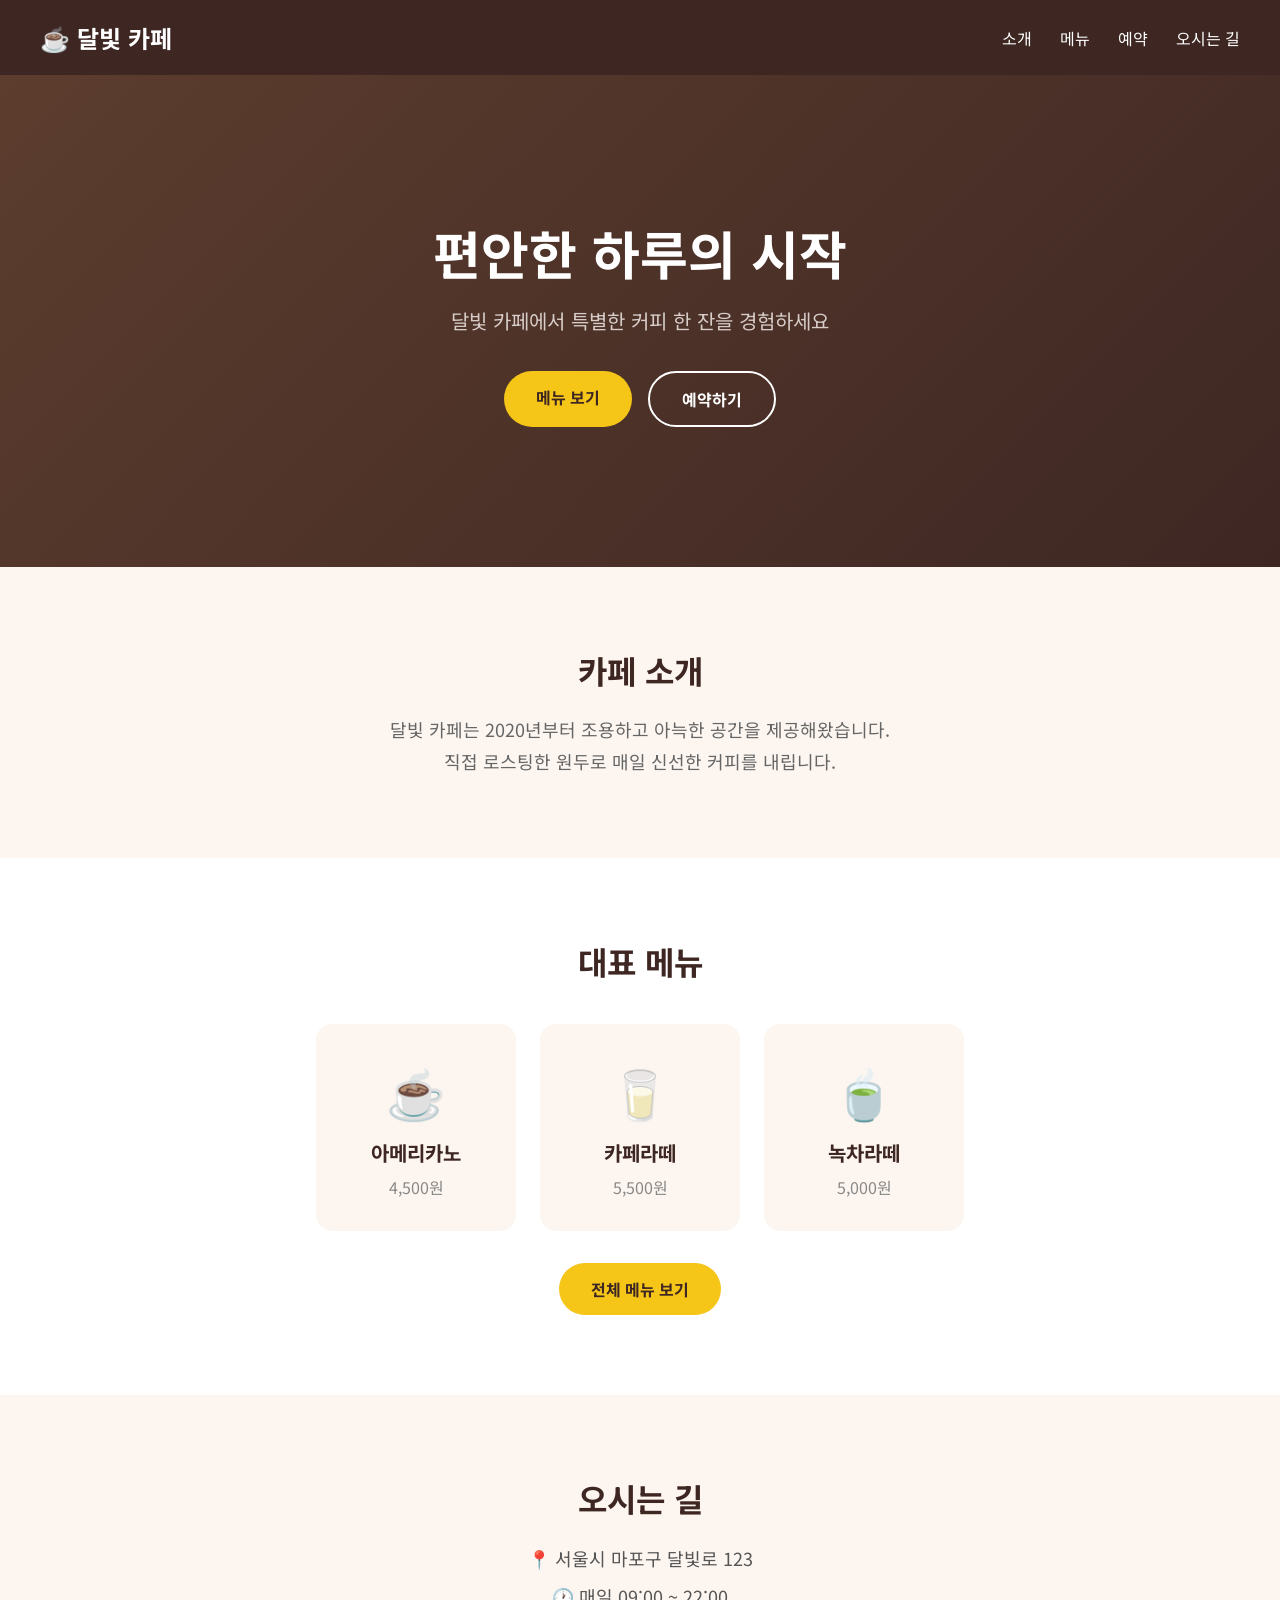
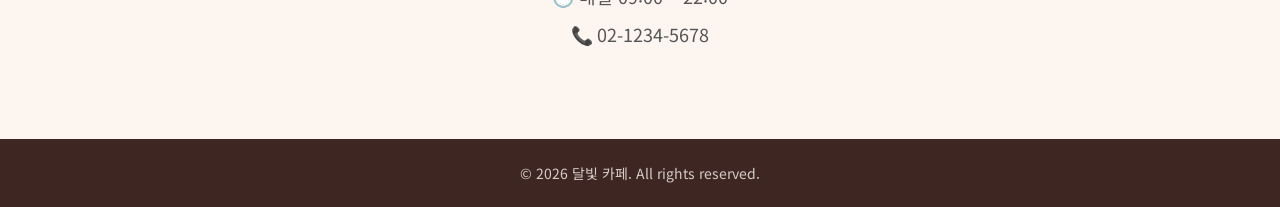
==== index.html @ 6705a7f0 "Add files via upload" ====
<!DOCTYPE html>
<html lang="ko">
<head>
  <meta charset="UTF-8">
  <meta name="viewport" content="width=device-width, initial-scale=1.0">
  <title>달빛 카페</title>
  <link rel="stylesheet" href="style.css">
  <link href="https://fonts.googleapis.com/css2?family=Noto+Sans+KR:wght@400;700&display=swap" rel="stylesheet">
</head>
<body>

  <header>
    <div class="logo">☕ 달빛 카페</div>
    <div class="hamburger" onclick="toggleMenu()">☰</div>
    <nav id="nav">
      <a href="#about">소개</a>
      <a href="menu.html">메뉴</a>
      <a href="reservation.html">예약</a>
      <a href="#contact">오시는 길</a>
    </nav>
  </header>

  <section class="hero">
    <div class="hero-content">
      <h1>편안한 하루의 시작</h1>
      <p>달빛 카페에서 특별한 커피 한 잔을 경험하세요</p>
      <div class="hero-btns">
        <a href="menu.html" class="btn">메뉴 보기</a>
        <a href="reservation.html" class="btn btn-outline">예약하기</a>
      </div>
    </div>
  </section>

  <section class="about fade-in" id="about">
    <h2>카페 소개</h2>
    <p>달빛 카페는 2020년부터 조용하고 아늑한 공간을 제공해왔습니다.<br>
    직접 로스팅한 원두로 매일 신선한 커피를 내립니다.</p>
  </section>

  <section class="menu fade-in" id="menu">
    <h2>대표 메뉴</h2>
    <div class="menu-grid">
      <div class="menu-item">
        <div class="menu-icon">☕</div>
        <h3>아메리카노</h3>
        <p>4,500원</p>
      </div>
      <div class="menu-item">
        <div class="menu-icon">🥛</div>
        <h3>카페라떼</h3>
        <p>5,500원</p>
      </div>
      <div class="menu-item">
        <div class="menu-icon">🍵</div>
        <h3>녹차라떼</h3>
        <p>5,000원</p>
      </div>
    </div>
    <a href="menu.html" class="btn" style="display:inline-block; margin-top:32px;">전체 메뉴 보기</a>
  </section>

  <section class="contact fade-in" id="contact">
    <h2>오시는 길</h2>
    <p>📍 서울시 마포구 달빛로 123</p>
    <p>🕐 매일 09:00 ~ 22:00</p>
    <p>📞 02-1234-5678</p>
  </section>

  <footer>
    <p>© 2026 달빛 카페. All rights reserved.</p>
  </footer>

  <script src="script.js"></script>
  <script>
    function toggleMenu() {
      document.getElementById('nav').classList.toggle('open');
    }
  </script>
</body>
</html>
---- style.css ----
* {
  margin: 0;
  padding: 0;
  box-sizing: border-box;
}

body {
  font-family: 'Noto Sans KR', sans-serif;
  color: #333;
}

/* 헤더 */
header {
  display: flex;
  justify-content: space-between;
  align-items: center;
  padding: 20px 40px;
  background-color: #3e2723;
  color: white;
  position: sticky;
  top: 0;
  z-index: 100;
  transition: box-shadow 0.3s;
}

header.scrolled {
  box-shadow: 0 4px 20px rgba(0,0,0,0.3);
}

.logo {
  font-size: 24px;
  font-weight: bold;
}

nav a {
  color: white;
  text-decoration: none;
  margin-left: 24px;
  font-size: 16px;
  transition: color 0.2s;
}

nav a:hover {
  color: #f5c518;
}

.hamburger {
  display: none;
  font-size: 28px;
  cursor: pointer;
}

/* 히어로 */
.hero {
  background: linear-gradient(135deg, #5c3d2e, #3e2723);
  color: white;
  text-align: center;
  padding: 140px 20px;
}

.hero h1 {
  font-size: 52px;
  margin-bottom: 16px;
  animation: fadeUp 0.8s ease;
}

.hero p {
  font-size: 20px;
  margin-bottom: 36px;
  color: #d7ccc8;
  animation: fadeUp 1s ease;
}

.hero-btns {
  display: flex;
  gap: 16px;
  justify-content: center;
  flex-wrap: wrap;
  animation: fadeUp 1.2s ease;
}

.btn {
  background-color: #f5c518;
  color: #3e2723;
  padding: 14px 32px;
  border-radius: 30px;
  text-decoration: none;
  font-weight: bold;
  font-size: 16px;
  transition: transform 0.2s, background-color 0.2s;
  border: none;
  cursor: pointer;
}

.btn:hover {
  background-color: #e6b800;
  transform: translateY(-2px);
}

.btn-outline {
  background-color: transparent;
  color: white;
  border: 2px solid white;
}

.btn-outline:hover {
  background-color: white;
  color: #3e2723;
}

/* 페이드인 애니메이션 */
.fade-in {
  opacity: 0;
  transform: translateY(30px);
  transition: opacity 0.7s ease, transform 0.7s ease;
}

.fade-in.visible {
  opacity: 1;
  transform: translateY(0);
}

@keyframes fadeUp {
  from { opacity: 0; transform: translateY(20px); }
  to { opacity: 1; transform: translateY(0); }
}

/* 소개 */
.about {
  text-align: center;
  padding: 80px 40px;
  background-color: #fdf6f0;
}

.about h2 {
  font-size: 32px;
  margin-bottom: 20px;
  color: #3e2723;
}

.about p {
  font-size: 18px;
  line-height: 1.8;
  color: #666;
}

/* 메뉴 */
.menu {
  text-align: center;
  padding: 80px 40px;
  background-color: #fff;
}

.menu h2 {
  font-size: 32px;
  margin-bottom: 40px;
  color: #3e2723;
}

.menu-grid {
  display: flex;
  justify-content: center;
  gap: 24px;
  flex-wrap: wrap;
}

.menu-item {
  background-color: #fdf6f0;
  border-radius: 16px;
  padding: 32px 24px;
  width: 200px;
  transition: transform 0.2s, box-shadow 0.2s;
}

.menu-item:hover {
  transform: translateY(-6px);
  box-shadow: 0 8px 24px rgba(0,0,0,0.1);
}

.menu-icon {
  font-size: 48px;
  margin-bottom: 12px;
}

.menu-item h3 {
  font-size: 20px;
  margin-bottom: 8px;
  color: #3e2723;
}

.menu-item p {
  color: #888;
}

/* 오시는 길 */
.contact {
  text-align: center;
  padding: 80px 40px;
  background-color: #fdf6f0;
}

.contact h2 {
  font-size: 32px;
  margin-bottom: 24px;
  color: #3e2723;
}

.contact p {
  font-size: 18px;
  margin-bottom: 12px;
  color: #555;
}

/* 푸터 */
footer {
  text-align: center;
  padding: 24px;
  background-color: #3e2723;
  color: #d7ccc8;
  font-size: 14px;
}

/* 반응형 */
@media (max-width: 768px) {
  header {
    padding: 16px 20px;
    flex-wrap: wrap;
  }

  .hamburger {
    display: block;
  }

  nav {
    display: none;
    width: 100%;
    flex-direction: column;
    padding-top: 12px;
  }

  nav.open {
    display: flex;
  }

  nav a {
    margin: 8px 0;
    margin-left: 0;
  }

  .hero h1 {
    font-size: 32px;
  }

  .hero p {
    font-size: 16px;
  }

  .menu-item {
    width: 160px;
    padding: 24px 16px;
  }
}
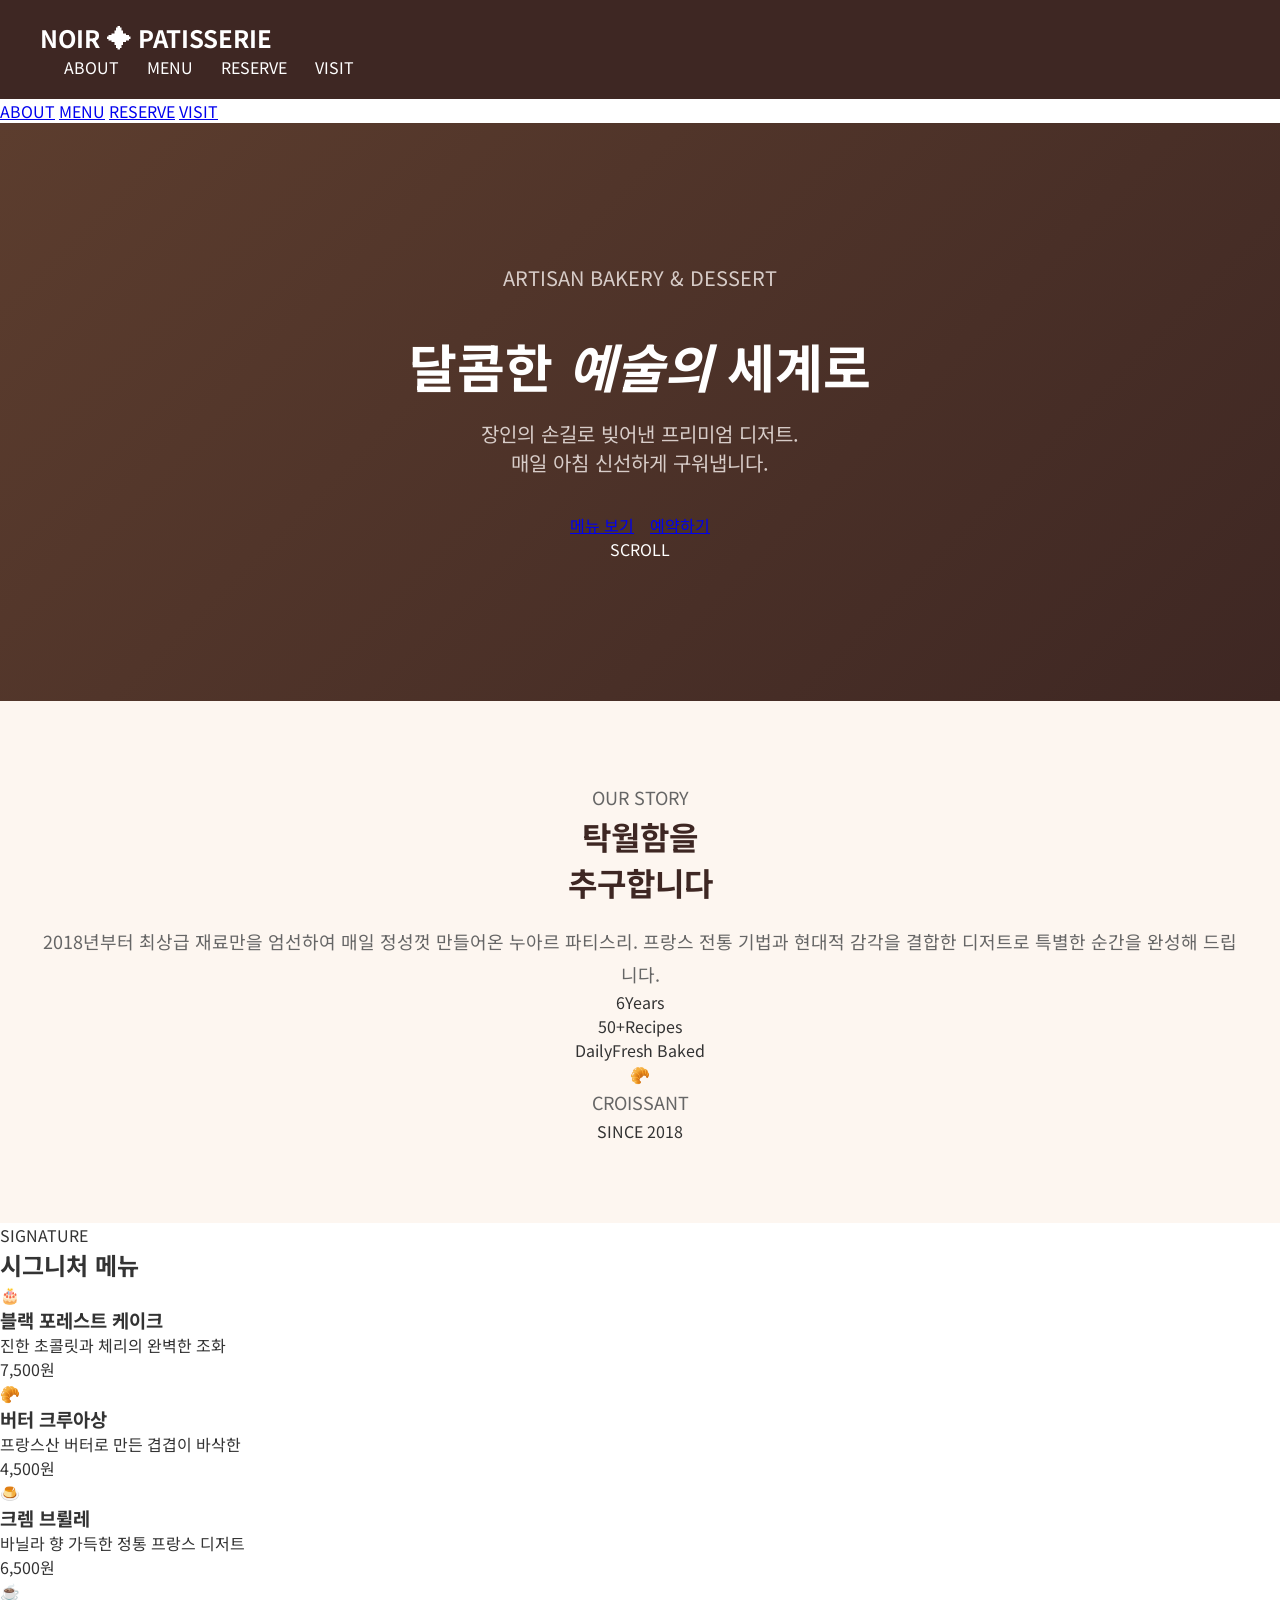
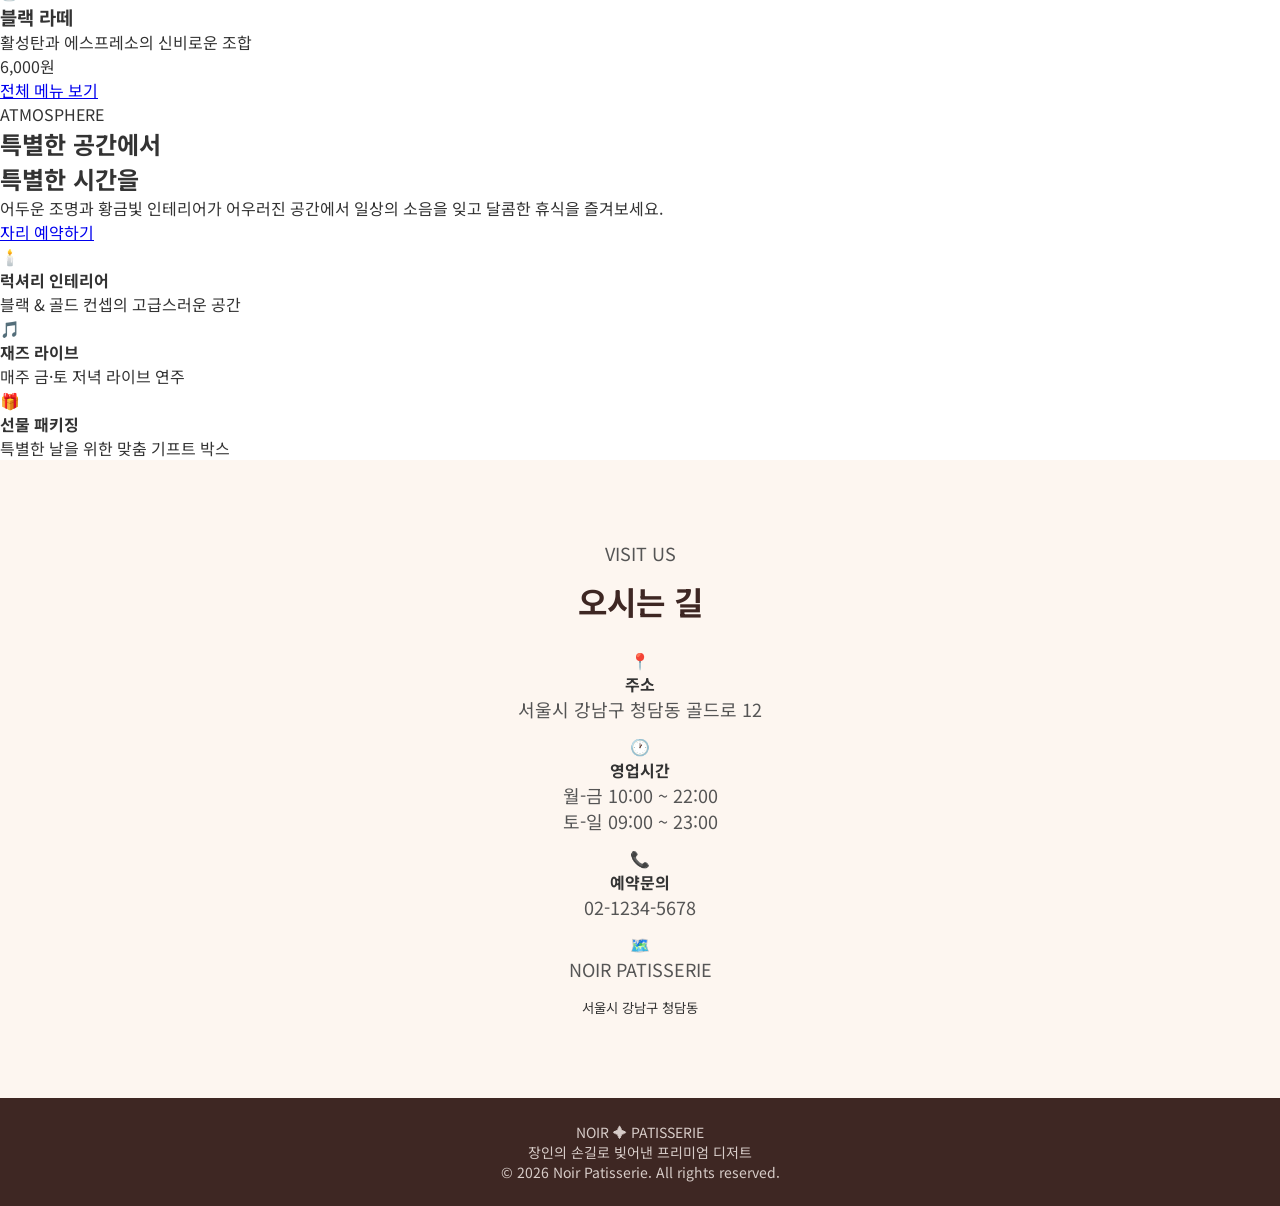
==== commit 929eb8c5: "update" ====
--- a/index.html
+++ b/index.html
@@ -3,78 +3,227 @@
 <head>
   <meta charset="UTF-8">
   <meta name="viewport" content="width=device-width, initial-scale=1.0">
-  <title>달빛 카페</title>
+  <title>NOIR PATISSERIE</title>
   <link rel="stylesheet" href="style.css">
-  <link href="https://fonts.googleapis.com/css2?family=Noto+Sans+KR:wght@400;700&display=swap" rel="stylesheet">
+  <link href="https://fonts.googleapis.com/css2?family=Cormorant+Garamond:ital,wght@0,300;0,400;0,600;1,300;1,400&family=Noto+Sans+KR:wght@300;400;500&display=swap" rel="stylesheet">
 </head>
 <body>
 
-  <header>
-    <div class="logo">☕ 달빛 카페</div>
-    <div class="hamburger" onclick="toggleMenu()">☰</div>
-    <nav id="nav">
-      <a href="#about">소개</a>
-      <a href="menu.html">메뉴</a>
-      <a href="reservation.html">예약</a>
-      <a href="#contact">오시는 길</a>
-    </nav>
+  <div class="cursor"></div>
+  <div class="cursor-follower"></div>
+
+  <!-- 헤더 -->
+  <header id="header">
+    <div class="header-inner">
+      <div class="logo">
+        <span class="logo-en">NOIR</span>
+        <span class="logo-divider">✦</span>
+        <span class="logo-en">PATISSERIE</span>
+      </div>
+      <div class="hamburger" onclick="toggleMenu()" id="hamburger">
+        <span></span><span></span><span></span>
+      </div>
+      <nav id="nav">
+        <a href="#about">ABOUT</a>
+        <a href="menu.html">MENU</a>
+        <a href="reservation.html">RESERVE</a>
+        <a href="#contact">VISIT</a>
+      </nav>
+    </div>
   </header>
 
+  <!-- 모바일 메뉴 -->
+  <div class="mobile-menu" id="mobileMenu">
+    <a href="#about" onclick="toggleMenu()">ABOUT</a>
+    <a href="menu.html" onclick="toggleMenu()">MENU</a>
+    <a href="reservation.html" onclick="toggleMenu()">RESERVE</a>
+    <a href="#contact" onclick="toggleMenu()">VISIT</a>
+  </div>
+
+  <!-- 히어로 -->
   <section class="hero">
+    <div class="hero-bg">
+      <div class="hero-grain"></div>
+      <div class="gold-orb orb1"></div>
+      <div class="gold-orb orb2"></div>
+    </div>
     <div class="hero-content">
-      <h1>편안한 하루의 시작</h1>
-      <p>달빛 카페에서 특별한 커피 한 잔을 경험하세요</p>
-      <div class="hero-btns">
-        <a href="menu.html" class="btn">메뉴 보기</a>
-        <a href="reservation.html" class="btn btn-outline">예약하기</a>
-      </div>
-    </div>
-  </section>
-
-  <section class="about fade-in" id="about">
-    <h2>카페 소개</h2>
-    <p>달빛 카페는 2020년부터 조용하고 아늑한 공간을 제공해왔습니다.<br>
-    직접 로스팅한 원두로 매일 신선한 커피를 내립니다.</p>
-  </section>
-
-  <section class="menu fade-in" id="menu">
-    <h2>대표 메뉴</h2>
-    <div class="menu-grid">
-      <div class="menu-item">
-        <div class="menu-icon">☕</div>
-        <h3>아메리카노</h3>
-        <p>4,500원</p>
-      </div>
-      <div class="menu-item">
-        <div class="menu-icon">🥛</div>
-        <h3>카페라떼</h3>
-        <p>5,500원</p>
-      </div>
-      <div class="menu-item">
-        <div class="menu-icon">🍵</div>
-        <h3>녹차라떼</h3>
-        <p>5,000원</p>
-      </div>
-    </div>
-    <a href="menu.html" class="btn" style="display:inline-block; margin-top:32px;">전체 메뉴 보기</a>
-  </section>
-
+      <p class="hero-sub reveal">ARTISAN BAKERY & DESSERT</p>
+      <h1 class="hero-title reveal">
+        <span>달콤한</span>
+        <em>예술의</em>
+        <span>세계로</span>
+      </h1>
+      <p class="hero-desc reveal">장인의 손길로 빚어낸 프리미엄 디저트.<br>매일 아침 신선하게 구워냅니다.</p>
+      <div class="hero-btns reveal">
+        <a href="menu.html" class="btn-primary">메뉴 보기</a>
+        <a href="reservation.html" class="btn-ghost">예약하기</a>
+      </div>
+    </div>
+    <div class="hero-scroll">
+      <span>SCROLL</span>
+      <div class="scroll-line"></div>
+    </div>
+  </section>
+
+  <!-- 소개 -->
+  <section class="about" id="about">
+    <div class="about-inner">
+      <div class="about-text fade-in">
+        <p class="section-tag">OUR STORY</p>
+        <h2>탁월함을<br>추구합니다</h2>
+        <p class="about-desc">2018년부터 최상급 재료만을 엄선하여 매일 정성껏 만들어온 누아르 파티스리. 프랑스 전통 기법과 현대적 감각을 결합한 디저트로 특별한 순간을 완성해 드립니다.</p>
+        <div class="about-stats">
+          <div class="stat"><span class="stat-num">6</span><span class="stat-label">Years</span></div>
+          <div class="stat-divider"></div>
+          <div class="stat"><span class="stat-num">50+</span><span class="stat-label">Recipes</span></div>
+          <div class="stat-divider"></div>
+          <div class="stat"><span class="stat-num">Daily</span><span class="stat-label">Fresh Baked</span></div>
+        </div>
+      </div>
+      <div class="about-visual fade-in">
+        <div class="visual-box">
+          <div class="visual-inner">
+            <div class="visual-icon">🥐</div>
+            <p>CROISSANT</p>
+          </div>
+        </div>
+        <div class="visual-tag">SINCE 2018</div>
+      </div>
+    </div>
+  </section>
+
+  <!-- 시그니처 메뉴 -->
+  <section class="signature">
+    <div class="signature-header fade-in">
+      <p class="section-tag">SIGNATURE</p>
+      <h2>시그니처 메뉴</h2>
+    </div>
+    <div class="sig-grid">
+      <div class="sig-item fade-in">
+        <div class="sig-icon">🎂</div>
+        <div class="sig-info">
+          <h3>블랙 포레스트 케이크</h3>
+          <p>진한 초콜릿과 체리의 완벽한 조화</p>
+          <span class="sig-price">7,500원</span>
+        </div>
+      </div>
+      <div class="sig-item fade-in">
+        <div class="sig-icon">🥐</div>
+        <div class="sig-info">
+          <h3>버터 크루아상</h3>
+          <p>프랑스산 버터로 만든 겹겹이 바삭한</p>
+          <span class="sig-price">4,500원</span>
+        </div>
+      </div>
+      <div class="sig-item fade-in">
+        <div class="sig-icon">🍮</div>
+        <div class="sig-info">
+          <h3>크렘 브륄레</h3>
+          <p>바닐라 향 가득한 정통 프랑스 디저트</p>
+          <span class="sig-price">6,500원</span>
+        </div>
+      </div>
+      <div class="sig-item fade-in">
+        <div class="sig-icon">☕</div>
+        <div class="sig-info">
+          <h3>블랙 라떼</h3>
+          <p>활성탄과 에스프레소의 신비로운 조합</p>
+          <span class="sig-price">6,000원</span>
+        </div>
+      </div>
+    </div>
+    <div class="sig-cta fade-in">
+      <a href="menu.html" class="btn-primary">전체 메뉴 보기</a>
+    </div>
+  </section>
+
+  <!-- 분위기 섹션 -->
+  <section class="ambiance fade-in">
+    <div class="ambiance-inner">
+      <div class="ambiance-text">
+        <p class="section-tag">ATMOSPHERE</p>
+        <h2>특별한 공간에서<br>특별한 시간을</h2>
+        <p>어두운 조명과 황금빛 인테리어가 어우러진 공간에서 일상의 소음을 잊고 달콤한 휴식을 즐겨보세요.</p>
+        <a href="reservation.html" class="btn-primary">자리 예약하기</a>
+      </div>
+      <div class="ambiance-grid">
+        <div class="amb-card">
+          <div class="amb-icon">🕯️</div>
+          <h4>럭셔리 인테리어</h4>
+          <p>블랙 & 골드 컨셉의 고급스러운 공간</p>
+        </div>
+        <div class="amb-card">
+          <div class="amb-icon">🎵</div>
+          <h4>재즈 라이브</h4>
+          <p>매주 금·토 저녁 라이브 연주</p>
+        </div>
+        <div class="amb-card">
+          <div class="amb-icon">🎁</div>
+          <h4>선물 패키징</h4>
+          <p>특별한 날을 위한 맞춤 기프트 박스</p>
+        </div>
+      </div>
+    </div>
+  </section>
+
+  <!-- 오시는 길 -->
   <section class="contact fade-in" id="contact">
-    <h2>오시는 길</h2>
-    <p>📍 서울시 마포구 달빛로 123</p>
-    <p>🕐 매일 09:00 ~ 22:00</p>
-    <p>📞 02-1234-5678</p>
-  </section>
-
+    <div class="contact-inner">
+      <div class="contact-text">
+        <p class="section-tag">VISIT US</p>
+        <h2>오시는 길</h2>
+        <div class="contact-info">
+          <div class="info-item">
+            <span class="info-icon">📍</span>
+            <div>
+              <strong>주소</strong>
+              <p>서울시 강남구 청담동 골드로 12</p>
+            </div>
+          </div>
+          <div class="info-item">
+            <span class="info-icon">🕐</span>
+            <div>
+              <strong>영업시간</strong>
+              <p>월-금 10:00 ~ 22:00<br>토-일 09:00 ~ 23:00</p>
+            </div>
+          </div>
+          <div class="info-item">
+            <span class="info-icon">📞</span>
+            <div>
+              <strong>예약문의</strong>
+              <p>02-1234-5678</p>
+            </div>
+          </div>
+        </div>
+      </div>
+      <div class="contact-map">
+        <div class="map-placeholder">
+          <span>🗺️</span>
+          <p>NOIR PATISSERIE</p>
+          <small>서울시 강남구 청담동</small>
+        </div>
+      </div>
+    </div>
+  </section>
+
+  <!-- 푸터 -->
   <footer>
-    <p>© 2026 달빛 카페. All rights reserved.</p>
+    <div class="footer-inner">
+      <div class="footer-logo">NOIR ✦ PATISSERIE</div>
+      <p class="footer-desc">장인의 손길로 빚어낸 프리미엄 디저트</p>
+      <p class="footer-copy">© 2026 Noir Patisserie. All rights reserved.</p>
+    </div>
   </footer>
 
   <script src="script.js"></script>
   <script>
     function toggleMenu() {
-      document.getElementById('nav').classList.toggle('open');
+      const menu = document.getElementById('mobileMenu');
+      const ham = document.getElementById('hamburger');
+      menu.classList.toggle('open');
+      ham.classList.toggle('active');
     }
   </script>
 </body>
-</html>+</html>
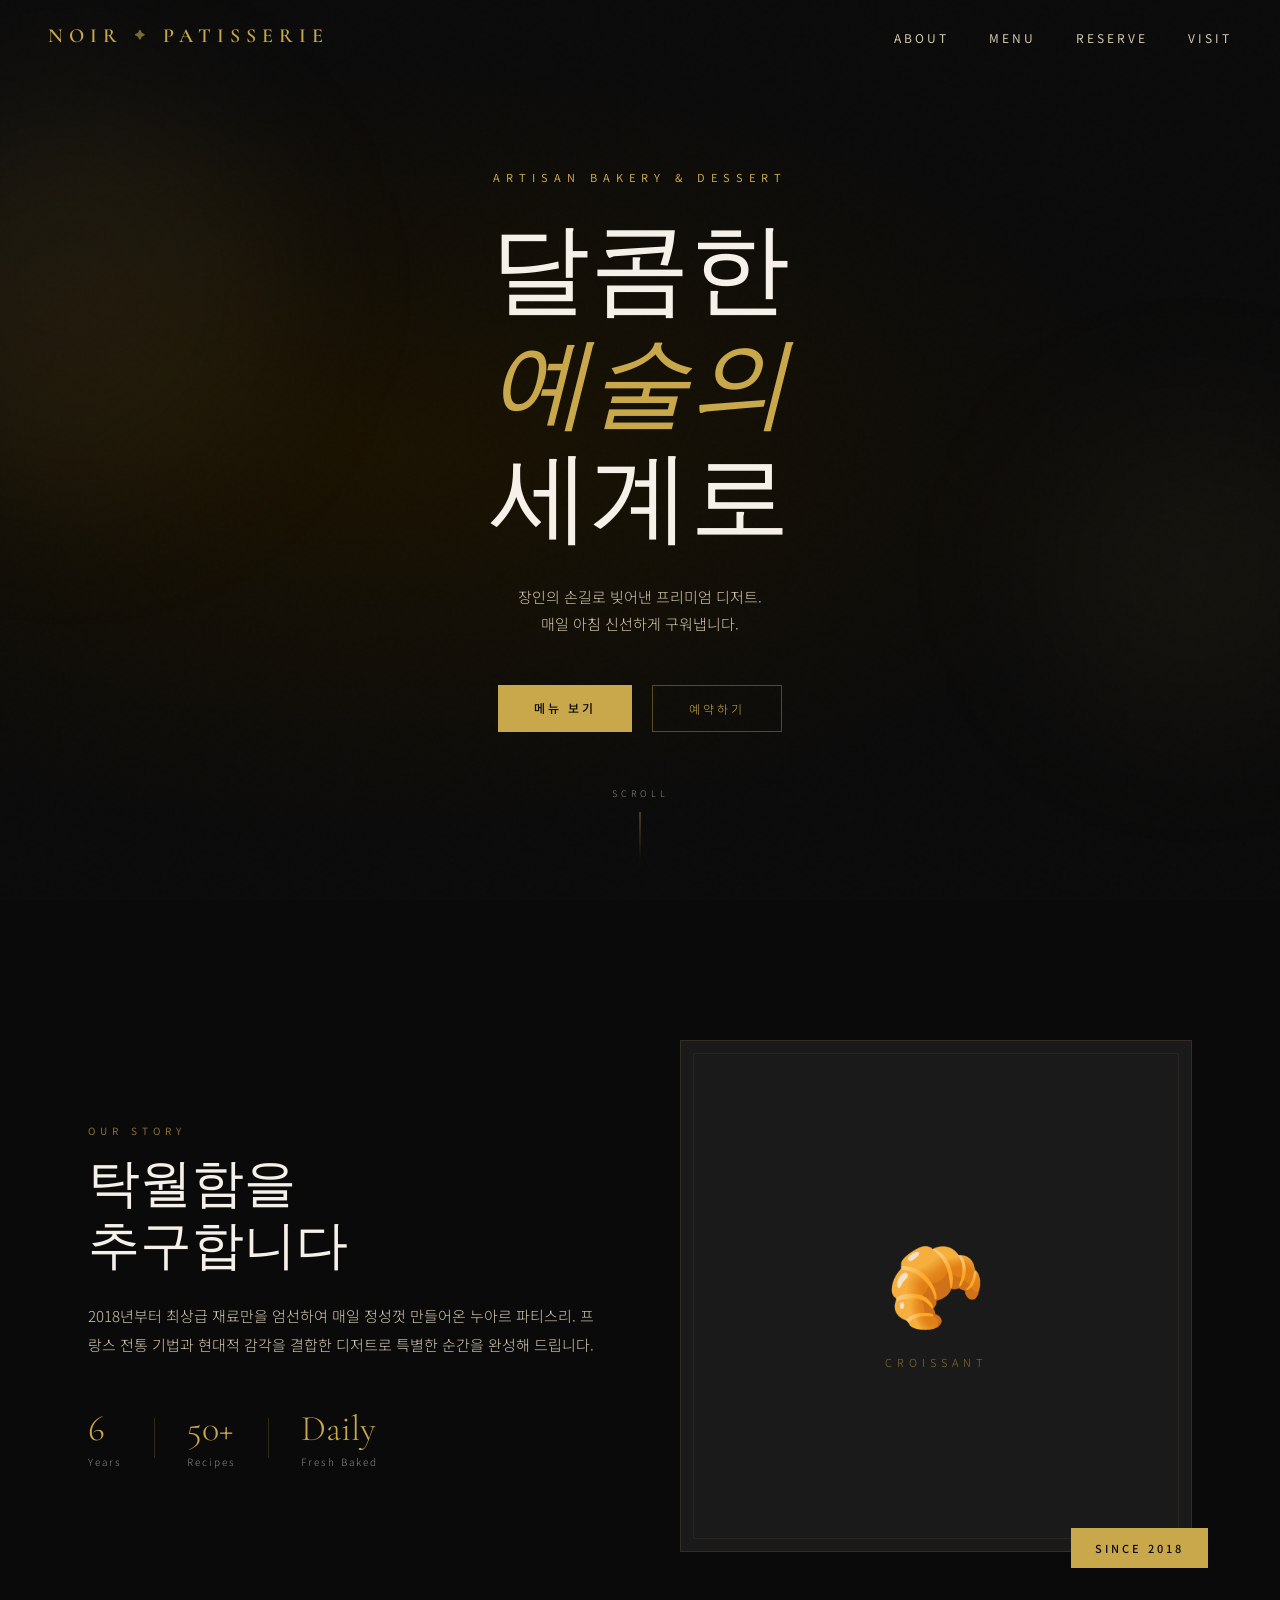
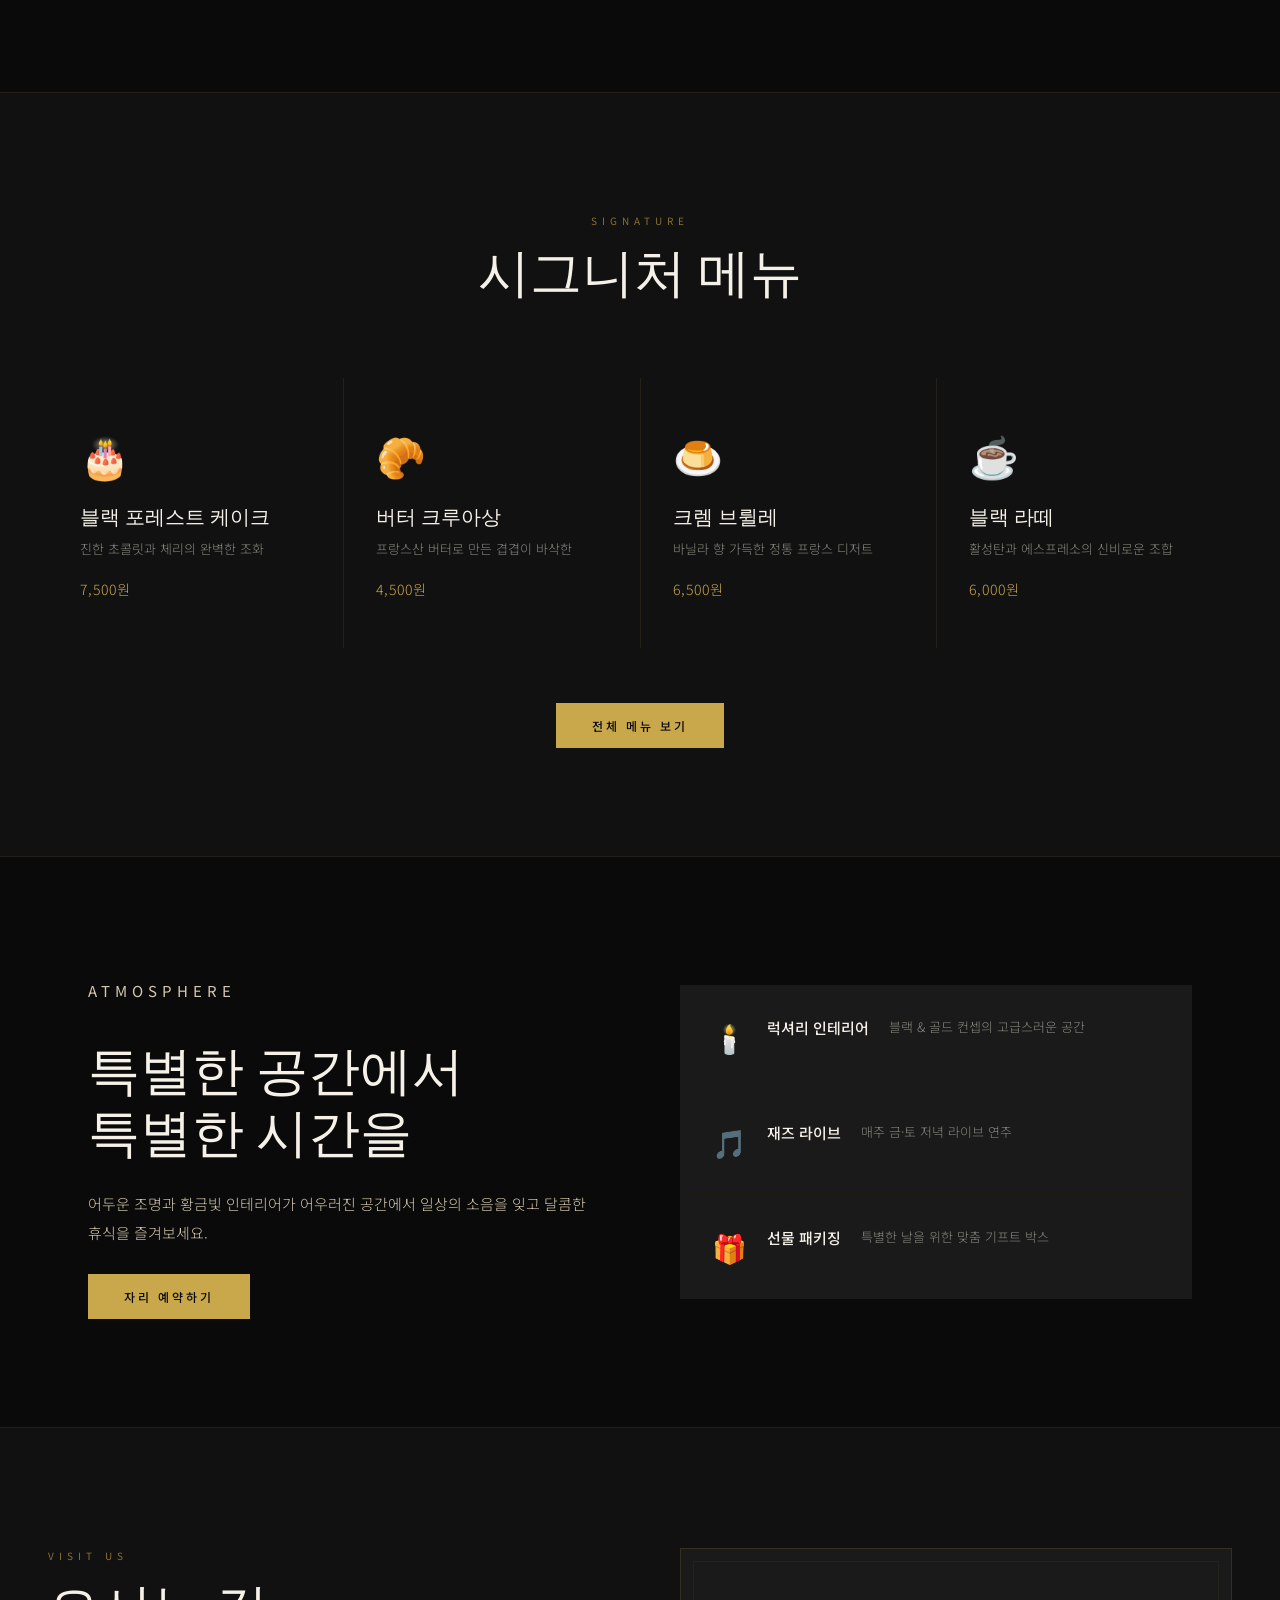
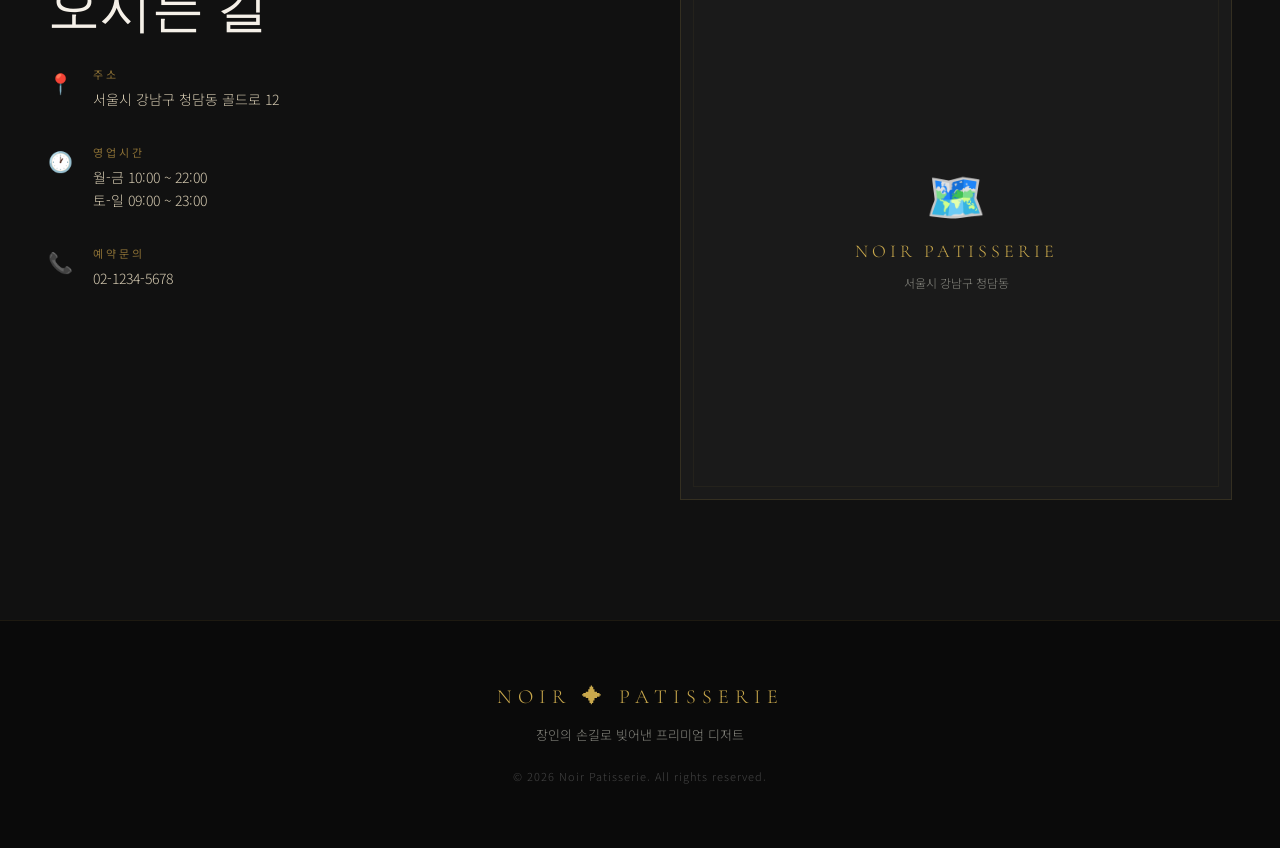
==== commit c4ebf71d: "update" ====
--- a/index.html
+++ b/index.html
@@ -9,8 +9,6 @@
 </head>
 <body>
 
-  <div class="cursor"></div>
-  <div class="cursor-follower"></div>
 
   <!-- 헤더 -->
   <header id="header">
--- a/style.css
+++ b/style.css
@@ -1,262 +1,501 @@
-* {
-  margin: 0;
-  padding: 0;
-  box-sizing: border-box;
-}
+:root {
+  --black: #0a0a0a;
+  --black2: #111111;
+  --black3: #1a1a1a;
+  --gold: #c9a84c;
+  --gold-light: #e2c97e;
+  --gold-dim: #8a6f35;
+  --white: #f5f0e8;
+  --white2: #d4c9b0;
+  --gray: #888880;
+}
+
+* { margin: 0; padding: 0; box-sizing: border-box; }
+
+html { scroll-behavior: smooth; }
 
 body {
+  background: var(--black);
+  color: var(--white);
   font-family: 'Noto Sans KR', sans-serif;
-  color: #333;
-}
+  font-weight: 300;
+  cursor: none;
+  overflow-x: hidden;
+}
+
 
 /* 헤더 */
 header {
+  position: fixed;
+  top: 0; left: 0; right: 0;
+  z-index: 1000;
+  padding: 24px 48px;
+  transition: all 0.4s ease;
+}
+header.scrolled {
+  background: rgba(10, 10, 10, 0.95);
+  backdrop-filter: blur(20px);
+  padding: 16px 48px;
+  border-bottom: 1px solid rgba(201, 168, 76, 0.15);
+}
+.header-inner {
   display: flex;
   justify-content: space-between;
   align-items: center;
-  padding: 20px 40px;
-  background-color: #3e2723;
-  color: white;
-  position: sticky;
-  top: 0;
-  z-index: 100;
-  transition: box-shadow 0.3s;
-}
-
-header.scrolled {
-  box-shadow: 0 4px 20px rgba(0,0,0,0.3);
-}
-
+  max-width: 1200px;
+  margin: 0 auto;
+}
 .logo {
-  font-size: 24px;
-  font-weight: bold;
-}
-
+  font-family: 'Cormorant Garamond', serif;
+  font-size: 20px;
+  font-weight: 600;
+  letter-spacing: 6px;
+  color: var(--gold);
+  display: flex;
+  align-items: center;
+  gap: 12px;
+}
+.logo-divider { font-size: 10px; opacity: 0.6; }
 nav a {
-  color: white;
+  color: var(--white2);
   text-decoration: none;
-  margin-left: 24px;
-  font-size: 16px;
-  transition: color 0.2s;
-}
-
-nav a:hover {
-  color: #f5c518;
-}
-
+  font-size: 12px;
+  letter-spacing: 3px;
+  margin-left: 36px;
+  transition: color 0.3s;
+  font-weight: 400;
+}
+nav a:hover { color: var(--gold); }
 .hamburger {
   display: none;
-  font-size: 28px;
+  flex-direction: column;
+  gap: 5px;
   cursor: pointer;
 }
+.hamburger span {
+  display: block;
+  width: 24px;
+  height: 1px;
+  background: var(--gold);
+  transition: all 0.3s;
+}
+.hamburger.active span:nth-child(1) { transform: translateY(6px) rotate(45deg); }
+.hamburger.active span:nth-child(2) { opacity: 0; }
+.hamburger.active span:nth-child(3) { transform: translateY(-6px) rotate(-45deg); }
+
+/* 모바일 메뉴 */
+.mobile-menu {
+  display: none;
+  position: fixed;
+  top: 0; left: 0; right: 0; bottom: 0;
+  background: var(--black);
+  z-index: 999;
+  flex-direction: column;
+  justify-content: center;
+  align-items: center;
+  gap: 40px;
+}
+.mobile-menu.open { display: flex; }
+.mobile-menu a {
+  font-family: 'Cormorant Garamond', serif;
+  font-size: 36px;
+  color: var(--white);
+  text-decoration: none;
+  letter-spacing: 6px;
+  transition: color 0.3s;
+}
+.mobile-menu a:hover { color: var(--gold); }
 
 /* 히어로 */
 .hero {
-  background: linear-gradient(135deg, #5c3d2e, #3e2723);
-  color: white;
+  min-height: 100vh;
+  display: flex;
+  align-items: center;
+  justify-content: center;
+  position: relative;
+  overflow: hidden;
   text-align: center;
-  padding: 140px 20px;
-}
-
-.hero h1 {
-  font-size: 52px;
+}
+.hero-bg {
+  position: absolute;
+  inset: 0;
+  background: radial-gradient(ellipse at 30% 50%, #1a1200 0%, var(--black) 60%);
+}
+.hero-grain {
+  position: absolute;
+  inset: 0;
+  background-image: url("data:image/svg+xml,%3Csvg viewBox='0 0 256 256' xmlns='http://www.w3.org/2000/svg'%3E%3Cfilter id='noise'%3E%3CfeTurbulence type='fractalNoise' baseFrequency='0.9' numOctaves='4' stitchTiles='stitch'/%3E%3C/filter%3E%3Crect width='100%25' height='100%25' filter='url(%23noise)' opacity='0.04'/%3E%3C/svg%3E");
+  opacity: 0.4;
+}
+.gold-orb {
+  position: absolute;
+  border-radius: 50%;
+  filter: blur(80px);
+  pointer-events: none;
+}
+.orb1 { width: 400px; height: 400px; background: rgba(201, 168, 76, 0.08); top: 10%; left: -10%; }
+.orb2 { width: 300px; height: 300px; background: rgba(201, 168, 76, 0.06); bottom: 20%; right: -5%; }
+.hero-content { position: relative; z-index: 1; padding: 0 20px; }
+.hero-sub {
+  font-size: 11px;
+  letter-spacing: 6px;
+  color: var(--gold);
+  margin-bottom: 32px;
+  font-weight: 400;
+}
+.hero-title {
+  font-family: 'Cormorant Garamond', serif;
+  font-size: clamp(52px, 10vw, 100px);
+  font-weight: 300;
+  line-height: 1.1;
+  margin-bottom: 28px;
+  display: flex;
+  flex-direction: column;
+  gap: 4px;
+}
+.hero-title em {
+  font-style: italic;
+  color: var(--gold);
+  font-weight: 300;
+}
+.hero-desc {
+  font-size: 15px;
+  line-height: 1.8;
+  color: var(--white2);
+  margin-bottom: 48px;
+  font-weight: 300;
+}
+.hero-btns { display: flex; gap: 20px; justify-content: center; flex-wrap: wrap; }
+.btn-primary {
+  background: var(--gold);
+  color: var(--black);
+  padding: 14px 36px;
+  font-size: 12px;
+  letter-spacing: 3px;
+  font-weight: 500;
+  text-decoration: none;
+  transition: all 0.3s;
+  font-family: 'Noto Sans KR', sans-serif;
+}
+.btn-primary:hover {
+  background: var(--gold-light);
+  transform: translateY(-2px);
+}
+.btn-ghost {
+  border: 1px solid rgba(201, 168, 76, 0.4);
+  color: var(--gold);
+  padding: 14px 36px;
+  font-size: 12px;
+  letter-spacing: 3px;
+  text-decoration: none;
+  transition: all 0.3s;
+  font-family: 'Noto Sans KR', sans-serif;
+}
+.btn-ghost:hover {
+  background: rgba(201, 168, 76, 0.1);
+  border-color: var(--gold);
+}
+.hero-scroll {
+  position: absolute;
+  bottom: 40px;
+  left: 50%;
+  transform: translateX(-50%);
+  display: flex;
+  flex-direction: column;
+  align-items: center;
+  gap: 12px;
+}
+.hero-scroll span {
+  font-size: 9px;
+  letter-spacing: 4px;
+  color: var(--gray);
+}
+.scroll-line {
+  width: 1px;
+  height: 48px;
+  background: linear-gradient(to bottom, var(--gold-dim), transparent);
+  animation: scrollPulse 2s ease infinite;
+}
+@keyframes scrollPulse {
+  0%, 100% { opacity: 0.3; transform: scaleY(1); }
+  50% { opacity: 1; transform: scaleY(1.1); }
+}
+
+/* 섹션 공통 */
+.section-tag {
+  font-size: 10px;
+  letter-spacing: 5px;
+  color: var(--gold-dim);
   margin-bottom: 16px;
-  animation: fadeUp 0.8s ease;
-}
-
-.hero p {
+  font-weight: 400;
+}
+h2 {
+  font-family: 'Cormorant Garamond', serif;
+  font-size: clamp(32px, 5vw, 52px);
+  font-weight: 300;
+  line-height: 1.2;
+  margin-bottom: 24px;
+}
+
+/* 소개 */
+.about {
+  padding: 140px 48px;
+  max-width: 1200px;
+  margin: 0 auto;
+}
+.about-inner {
+  display: grid;
+  grid-template-columns: 1fr 1fr;
+  gap: 80px;
+  align-items: center;
+}
+.about-desc {
+  font-size: 15px;
+  line-height: 1.9;
+  color: var(--white2);
+  margin-bottom: 48px;
+}
+.about-stats {
+  display: flex;
+  align-items: center;
+  gap: 32px;
+}
+.stat { display: flex; flex-direction: column; gap: 4px; }
+.stat-num {
+  font-family: 'Cormorant Garamond', serif;
+  font-size: 36px;
+  font-weight: 300;
+  color: var(--gold);
+}
+.stat-label { font-size: 10px; letter-spacing: 2px; color: var(--gray); }
+.stat-divider { width: 1px; height: 40px; background: rgba(201, 168, 76, 0.2); }
+.about-visual { position: relative; }
+.visual-box {
+  width: 100%;
+  aspect-ratio: 1;
+  background: var(--black3);
+  border: 1px solid rgba(201, 168, 76, 0.15);
+  display: flex;
+  align-items: center;
+  justify-content: center;
+  position: relative;
+  overflow: hidden;
+}
+.visual-box::before {
+  content: '';
+  position: absolute;
+  inset: 12px;
+  border: 1px solid rgba(201, 168, 76, 0.08);
+}
+.visual-inner { text-align: center; }
+.visual-icon { font-size: 80px; display: block; margin-bottom: 16px; }
+.visual-inner p {
+  font-size: 11px;
+  letter-spacing: 5px;
+  color: var(--gold-dim);
+}
+.visual-tag {
+  position: absolute;
+  bottom: -16px;
+  right: -16px;
+  background: var(--gold);
+  color: var(--black);
+  padding: 12px 24px;
+  font-size: 11px;
+  letter-spacing: 3px;
+  font-weight: 500;
+}
+
+/* 시그니처 */
+.signature {
+  background: var(--black2);
+  padding: 120px 48px;
+  border-top: 1px solid rgba(201, 168, 76, 0.1);
+  border-bottom: 1px solid rgba(201, 168, 76, 0.1);
+}
+.signature-header {
+  text-align: center;
+  margin-bottom: 72px;
+  max-width: 1200px;
+  margin-left: auto;
+  margin-right: auto;
+}
+.sig-grid {
+  display: grid;
+  grid-template-columns: repeat(4, 1fr);
+  gap: 1px;
+  max-width: 1200px;
+  margin: 0 auto 64px;
+  background: rgba(201, 168, 76, 0.1);
+}
+.sig-item {
+  background: var(--black2);
+  padding: 48px 32px;
+  display: flex;
+  flex-direction: column;
+  gap: 20px;
+  transition: background 0.3s;
+  cursor: default;
+}
+.sig-item:hover { background: var(--black3); }
+.sig-icon { font-size: 40px; }
+.sig-info h3 {
+  font-family: 'Cormorant Garamond', serif;
   font-size: 20px;
+  font-weight: 400;
+  margin-bottom: 8px;
+  color: var(--white);
+}
+.sig-info p { font-size: 13px; color: var(--gray); line-height: 1.6; margin-bottom: 16px; }
+.sig-price {
+  font-size: 14px;
+  color: var(--gold);
+  letter-spacing: 1px;
+}
+.sig-cta { text-align: center; }
+
+/* 분위기 */
+.ambiance { padding: 120px 48px; max-width: 1200px; margin: 0 auto; }
+.ambiance-inner {
+  display: grid;
+  grid-template-columns: 1fr 1fr;
+  gap: 80px;
+  align-items: center;
+}
+.ambiance-text p {
+  font-size: 15px;
+  line-height: 1.9;
+  color: var(--white2);
   margin-bottom: 36px;
-  color: #d7ccc8;
-  animation: fadeUp 1s ease;
-}
-
-.hero-btns {
-  display: flex;
-  gap: 16px;
+}
+.ambiance-grid { display: flex; flex-direction: column; gap: 1px; background: rgba(201, 168, 76, 0.1); }
+.amb-card {
+  background: var(--black3);
+  padding: 32px;
+  display: flex;
+  gap: 20px;
+  align-items: flex-start;
+  transition: background 0.3s;
+}
+.amb-card:hover { background: #1f1f1f; }
+.amb-icon { font-size: 28px; flex-shrink: 0; }
+.amb-card h4 {
+  font-size: 15px;
+  font-weight: 500;
+  margin-bottom: 6px;
+  color: var(--white);
+}
+.amb-card p { font-size: 13px; color: var(--gray); }
+
+/* 오시는 길 */
+.contact {
+  background: var(--black2);
+  padding: 120px 48px;
+  border-top: 1px solid rgba(201, 168, 76, 0.1);
+}
+.contact-inner {
+  display: grid;
+  grid-template-columns: 1fr 1fr;
+  gap: 80px;
+  max-width: 1200px;
+  margin: 0 auto;
+  align-items: start;
+}
+.contact-info { display: flex; flex-direction: column; gap: 32px; margin-top: 8px; }
+.info-item { display: flex; gap: 20px; align-items: flex-start; }
+.info-icon { font-size: 20px; flex-shrink: 0; margin-top: 2px; }
+.info-item strong {
+  display: block;
+  font-size: 11px;
+  letter-spacing: 3px;
+  color: var(--gold-dim);
+  margin-bottom: 6px;
+  font-weight: 400;
+}
+.info-item p { font-size: 14px; color: var(--white2); line-height: 1.7; }
+.contact-map { }
+.map-placeholder {
+  background: var(--black3);
+  border: 1px solid rgba(201, 168, 76, 0.15);
+  aspect-ratio: 1;
+  display: flex;
+  flex-direction: column;
+  align-items: center;
   justify-content: center;
-  flex-wrap: wrap;
-  animation: fadeUp 1.2s ease;
-}
-
-.btn {
-  background-color: #f5c518;
-  color: #3e2723;
-  padding: 14px 32px;
-  border-radius: 30px;
-  text-decoration: none;
-  font-weight: bold;
-  font-size: 16px;
-  transition: transform 0.2s, background-color 0.2s;
-  border: none;
-  cursor: pointer;
-}
-
-.btn:hover {
-  background-color: #e6b800;
-  transform: translateY(-2px);
-}
-
-.btn-outline {
-  background-color: transparent;
-  color: white;
-  border: 2px solid white;
-}
-
-.btn-outline:hover {
-  background-color: white;
-  color: #3e2723;
-}
-
-/* 페이드인 애니메이션 */
+  gap: 12px;
+  position: relative;
+}
+.map-placeholder::before {
+  content: '';
+  position: absolute;
+  inset: 12px;
+  border: 1px solid rgba(201, 168, 76, 0.06);
+}
+.map-placeholder span { font-size: 48px; }
+.map-placeholder p {
+  font-family: 'Cormorant Garamond', serif;
+  font-size: 18px;
+  letter-spacing: 4px;
+  color: var(--gold);
+}
+.map-placeholder small { font-size: 12px; color: var(--gray); }
+
+/* 푸터 */
+footer {
+  background: var(--black);
+  border-top: 1px solid rgba(201, 168, 76, 0.1);
+  padding: 64px 48px;
+  text-align: center;
+}
+.footer-logo {
+  font-family: 'Cormorant Garamond', serif;
+  font-size: 20px;
+  letter-spacing: 6px;
+  color: var(--gold);
+  margin-bottom: 16px;
+}
+.footer-desc { font-size: 13px; color: var(--gray); margin-bottom: 24px; }
+.footer-copy { font-size: 11px; color: #444; letter-spacing: 1px; }
+
+/* 애니메이션 */
 .fade-in {
   opacity: 0;
+  transform: translateY(40px);
+  transition: opacity 0.8s ease, transform 0.8s ease;
+}
+.fade-in.visible { opacity: 1; transform: translateY(0); }
+.reveal {
+  opacity: 0;
   transform: translateY(30px);
-  transition: opacity 0.7s ease, transform 0.7s ease;
-}
-
-.fade-in.visible {
-  opacity: 1;
-  transform: translateY(0);
-}
-
-@keyframes fadeUp {
-  from { opacity: 0; transform: translateY(20px); }
+  animation: revealUp 0.8s ease forwards;
+}
+.reveal:nth-child(1) { animation-delay: 0.2s; }
+.reveal:nth-child(2) { animation-delay: 0.5s; }
+.reveal:nth-child(3) { animation-delay: 0.8s; }
+.reveal:nth-child(4) { animation-delay: 1.1s; }
+@keyframes revealUp {
   to { opacity: 1; transform: translateY(0); }
 }
 
-/* 소개 */
-.about {
-  text-align: center;
-  padding: 80px 40px;
-  background-color: #fdf6f0;
-}
-
-.about h2 {
-  font-size: 32px;
-  margin-bottom: 20px;
-  color: #3e2723;
-}
-
-.about p {
-  font-size: 18px;
-  line-height: 1.8;
-  color: #666;
-}
-
-/* 메뉴 */
-.menu {
-  text-align: center;
-  padding: 80px 40px;
-  background-color: #fff;
-}
-
-.menu h2 {
-  font-size: 32px;
-  margin-bottom: 40px;
-  color: #3e2723;
-}
-
-.menu-grid {
-  display: flex;
-  justify-content: center;
-  gap: 24px;
-  flex-wrap: wrap;
-}
-
-.menu-item {
-  background-color: #fdf6f0;
-  border-radius: 16px;
-  padding: 32px 24px;
-  width: 200px;
-  transition: transform 0.2s, box-shadow 0.2s;
-}
-
-.menu-item:hover {
-  transform: translateY(-6px);
-  box-shadow: 0 8px 24px rgba(0,0,0,0.1);
-}
-
-.menu-icon {
-  font-size: 48px;
-  margin-bottom: 12px;
-}
-
-.menu-item h3 {
-  font-size: 20px;
-  margin-bottom: 8px;
-  color: #3e2723;
-}
-
-.menu-item p {
-  color: #888;
-}
-
-/* 오시는 길 */
-.contact {
-  text-align: center;
-  padding: 80px 40px;
-  background-color: #fdf6f0;
-}
-
-.contact h2 {
-  font-size: 32px;
-  margin-bottom: 24px;
-  color: #3e2723;
-}
-
-.contact p {
-  font-size: 18px;
-  margin-bottom: 12px;
-  color: #555;
-}
-
-/* 푸터 */
-footer {
-  text-align: center;
-  padding: 24px;
-  background-color: #3e2723;
-  color: #d7ccc8;
-  font-size: 14px;
-}
-
 /* 반응형 */
+@media (max-width: 1024px) {
+  .sig-grid { grid-template-columns: repeat(2, 1fr); }
+}
 @media (max-width: 768px) {
-  header {
-    padding: 16px 20px;
-    flex-wrap: wrap;
-  }
-
-  .hamburger {
-    display: block;
-  }
-
-  nav {
-    display: none;
-    width: 100%;
-    flex-direction: column;
-    padding-top: 12px;
-  }
-
-  nav.open {
-    display: flex;
-  }
-
-  nav a {
-    margin: 8px 0;
-    margin-left: 0;
-  }
-
-  .hero h1 {
-    font-size: 32px;
-  }
-
-  .hero p {
-    font-size: 16px;
-  }
-
-  .menu-item {
-    width: 160px;
-    padding: 24px 16px;
-  }
-}+  header { padding: 20px 24px; }
+  header.scrolled { padding: 14px 24px; }
+  nav { display: none; }
+  .hamburger { display: flex; }
+  body { cursor: auto; }
+  .cursor, .cursor-follower { display: none; }
+  .about { padding: 80px 24px; }
+  .about-inner { grid-template-columns: 1fr; gap: 48px; }
+  .visual-tag { bottom: -12px; right: -12px; }
+  .signature { padding: 80px 24px; }
+  .sig-grid { grid-template-columns: 1fr; }
+  .ambiance { padding: 80px 24px; }
+  .ambiance-inner { grid-template-columns: 1fr; gap: 48px; }
+  .contact { padding: 80px 24px; }
+  .contact-inner { grid-template-columns: 1fr; gap: 48px; }
+  footer { padding: 48px 24px; }
+}
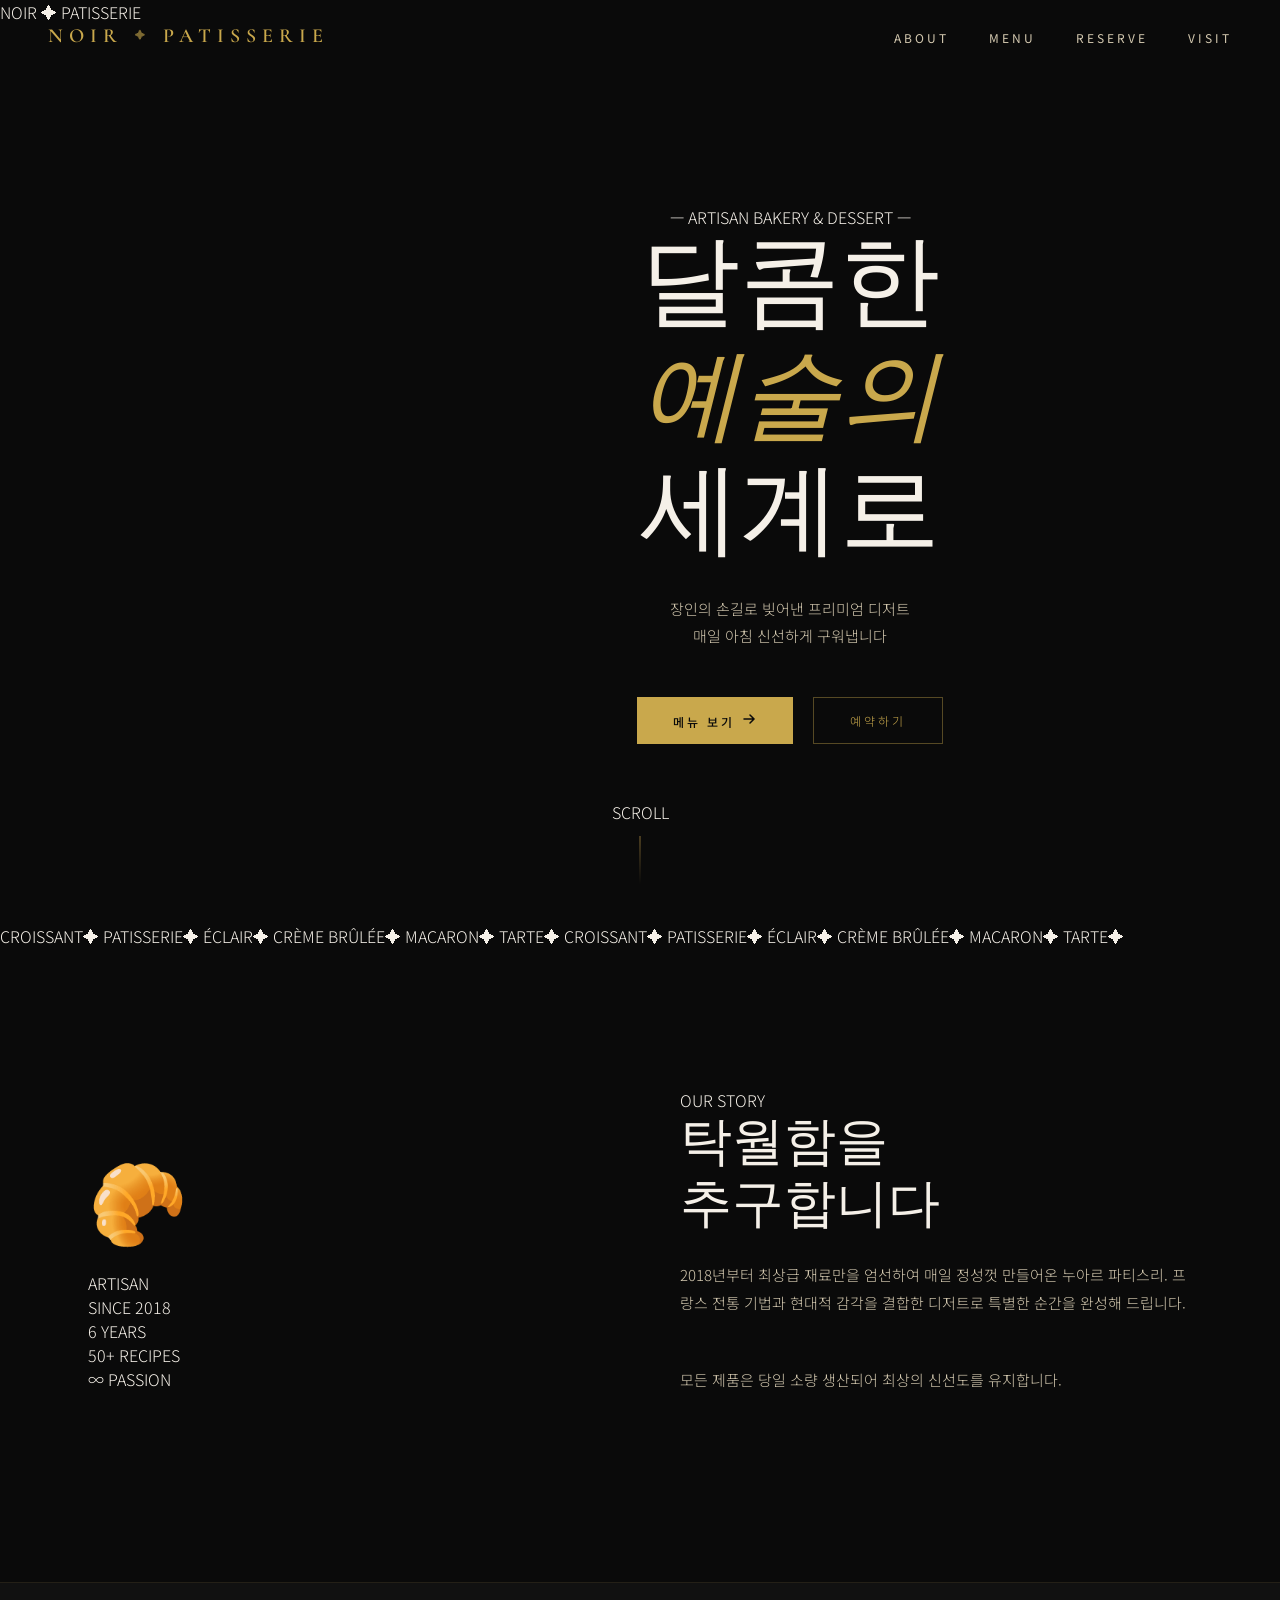
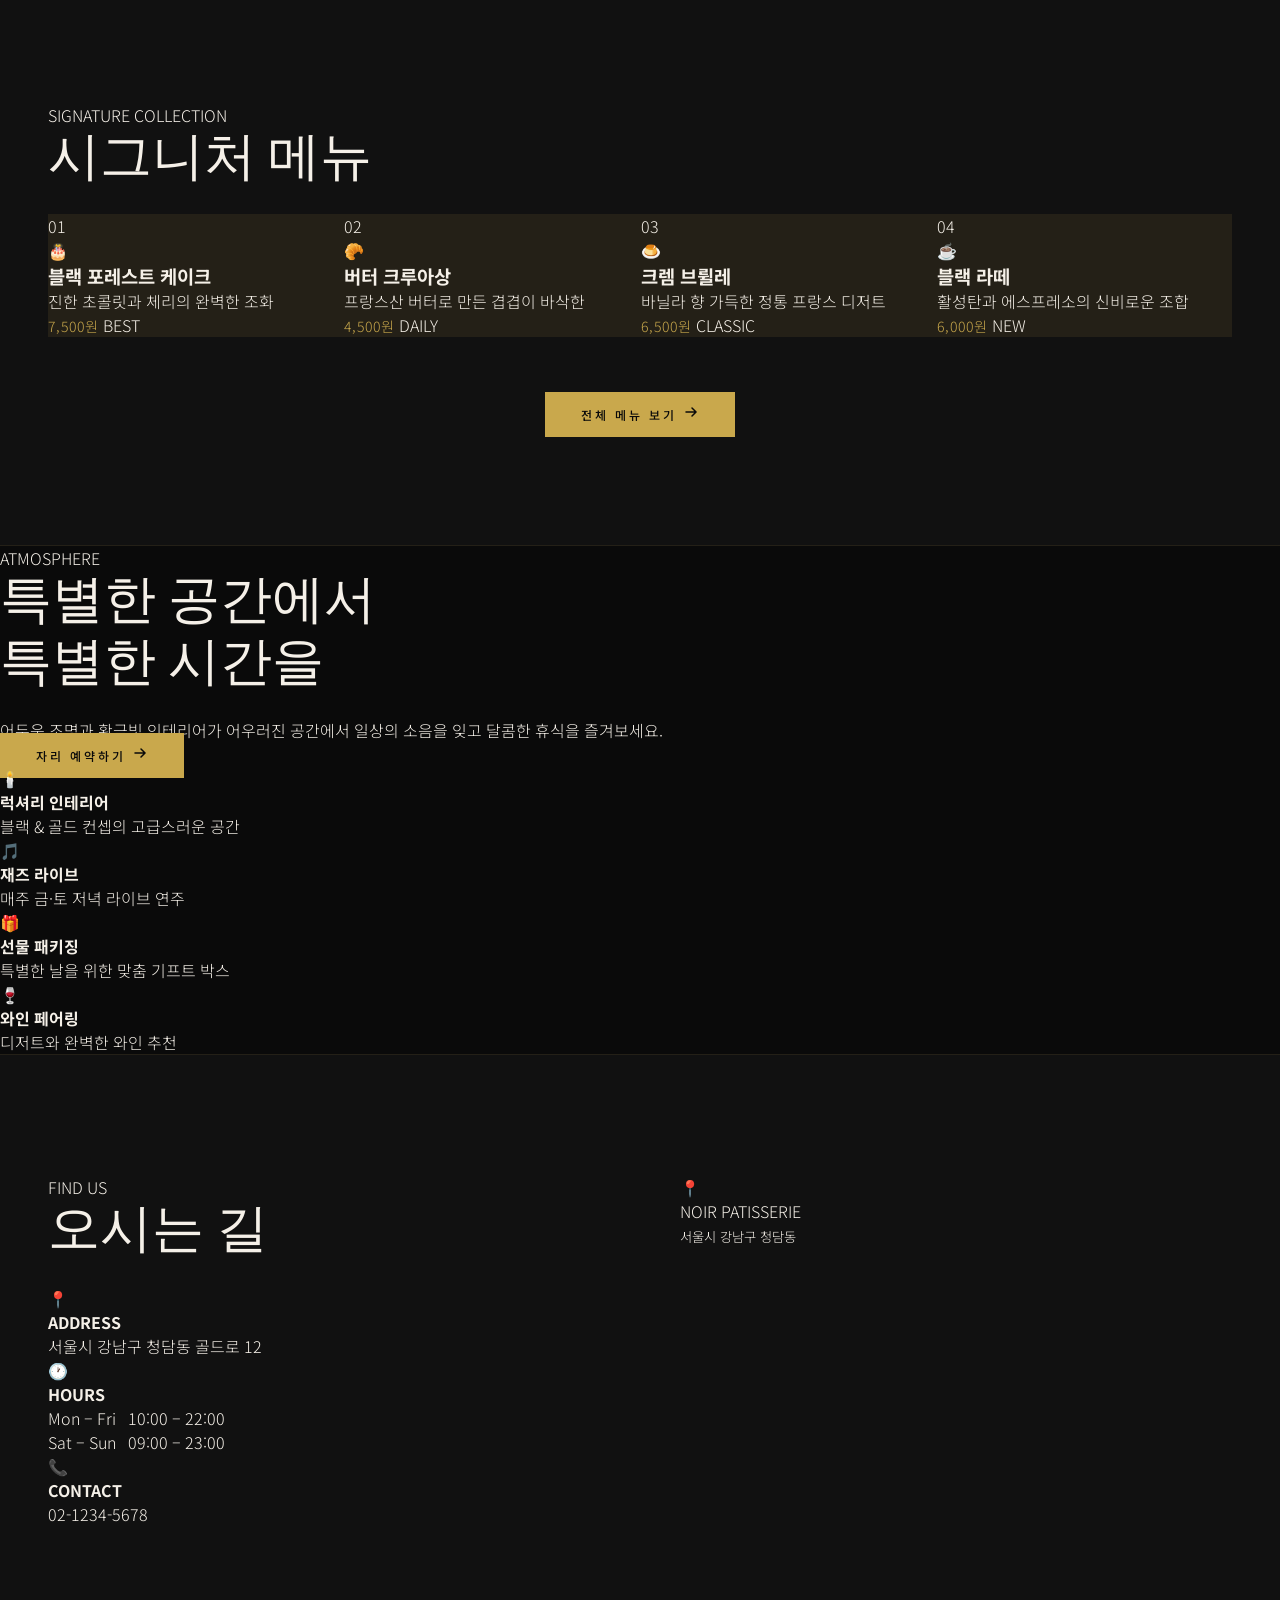
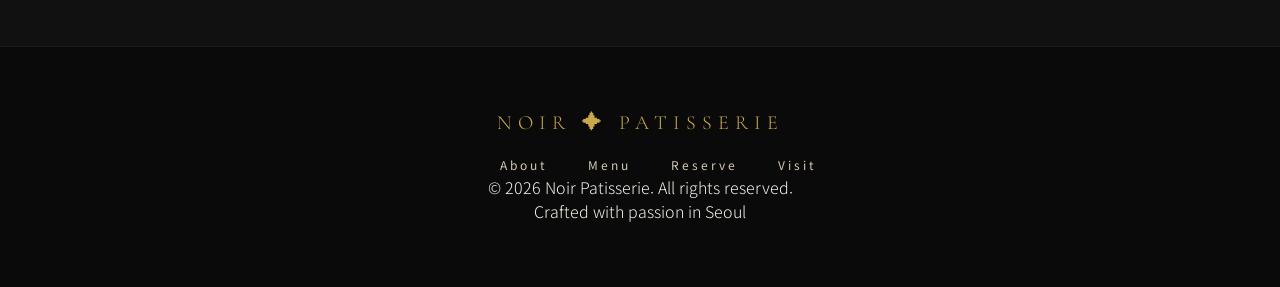
==== commit 8d4ff4cc: "update" ====
--- a/index.html
+++ b/index.html
@@ -5,19 +5,17 @@
   <meta name="viewport" content="width=device-width, initial-scale=1.0">
   <title>NOIR PATISSERIE</title>
   <link rel="stylesheet" href="style.css">
-  <link href="https://fonts.googleapis.com/css2?family=Cormorant+Garamond:ital,wght@0,300;0,400;0,600;1,300;1,400&family=Noto+Sans+KR:wght@300;400;500&display=swap" rel="stylesheet">
+  <link href="https://fonts.googleapis.com/css2?family=Cormorant+Garamond:ital,wght@0,300;0,400;0,600;1,300;1,400&family=Noto+Sans+KR:wght@300;400;500&family=EB+Garamond:ital,wght@0,400;1,400&display=swap" rel="stylesheet">
 </head>
 <body>
-
-
-  <!-- 헤더 -->
+  <div class="page-loader" id="loader">
+    <div class="loader-logo">NOIR ✦ PATISSERIE</div>
+    <div class="loader-bar"><div class="loader-fill"></div></div>
+  </div>
+
   <header id="header">
     <div class="header-inner">
-      <div class="logo">
-        <span class="logo-en">NOIR</span>
-        <span class="logo-divider">✦</span>
-        <span class="logo-en">PATISSERIE</span>
-      </div>
+      <div class="logo">NOIR <span class="logo-divider">✦</span> PATISSERIE</div>
       <div class="hamburger" onclick="toggleMenu()" id="hamburger">
         <span></span><span></span><span></span>
       </div>
@@ -30,7 +28,6 @@
     </div>
   </header>
 
-  <!-- 모바일 메뉴 -->
   <div class="mobile-menu" id="mobileMenu">
     <a href="#about" onclick="toggleMenu()">ABOUT</a>
     <a href="menu.html" onclick="toggleMenu()">MENU</a>
@@ -38,189 +35,266 @@
     <a href="#contact" onclick="toggleMenu()">VISIT</a>
   </div>
 
-  <!-- 히어로 -->
   <section class="hero">
-    <div class="hero-bg">
-      <div class="hero-grain"></div>
-      <div class="gold-orb orb1"></div>
-      <div class="gold-orb orb2"></div>
-    </div>
+    <canvas id="particles"></canvas>
+    <div class="hero-overlay"></div>
     <div class="hero-content">
-      <p class="hero-sub reveal">ARTISAN BAKERY & DESSERT</p>
-      <h1 class="hero-title reveal">
-        <span>달콤한</span>
-        <em>예술의</em>
-        <span>세계로</span>
+      <div class="hero-tag reveal-up">— ARTISAN BAKERY & DESSERT —</div>
+      <h1 class="hero-title">
+        <span class="reveal-up" style="animation-delay:0.3s">달콤한</span>
+        <em class="reveal-up" style="animation-delay:0.6s">예술의</em>
+        <span class="reveal-up" style="animation-delay:0.9s">세계로</span>
       </h1>
-      <p class="hero-desc reveal">장인의 손길로 빚어낸 프리미엄 디저트.<br>매일 아침 신선하게 구워냅니다.</p>
-      <div class="hero-btns reveal">
-        <a href="menu.html" class="btn-primary">메뉴 보기</a>
+      <div class="hero-line reveal-up" style="animation-delay:1.1s"></div>
+      <p class="hero-desc reveal-up" style="animation-delay:1.3s">
+        장인의 손길로 빚어낸 프리미엄 디저트<br>매일 아침 신선하게 구워냅니다
+      </p>
+      <div class="hero-btns reveal-up" style="animation-delay:1.5s">
+        <a href="menu.html" class="btn-primary">
+          <span>메뉴 보기</span>
+          <svg width="16" height="16" viewBox="0 0 16 16" fill="none"><path d="M3 8h10M9 4l4 4-4 4" stroke="currentColor" stroke-width="1.5" stroke-linecap="round"/></svg>
+        </a>
         <a href="reservation.html" class="btn-ghost">예약하기</a>
       </div>
     </div>
     <div class="hero-scroll">
-      <span>SCROLL</span>
+      <div class="scroll-text">SCROLL</div>
       <div class="scroll-line"></div>
     </div>
-  </section>
-
-  <!-- 소개 -->
+    <div class="hero-corner top-left"></div>
+    <div class="hero-corner top-right"></div>
+    <div class="hero-corner bottom-left"></div>
+    <div class="hero-corner bottom-right"></div>
+  </section>
+
+  <section class="marquee-section">
+    <div class="marquee">
+      <div class="marquee-track">
+        <span>CROISSANT</span><span class="dot">✦</span>
+        <span>PATISSERIE</span><span class="dot">✦</span>
+        <span>ÉCLAIR</span><span class="dot">✦</span>
+        <span>CRÈME BRÛLÉE</span><span class="dot">✦</span>
+        <span>MACARON</span><span class="dot">✦</span>
+        <span>TARTE</span><span class="dot">✦</span>
+        <span>CROISSANT</span><span class="dot">✦</span>
+        <span>PATISSERIE</span><span class="dot">✦</span>
+        <span>ÉCLAIR</span><span class="dot">✦</span>
+        <span>CRÈME BRÛLÉE</span><span class="dot">✦</span>
+        <span>MACARON</span><span class="dot">✦</span>
+        <span>TARTE</span><span class="dot">✦</span>
+      </div>
+    </div>
+  </section>
+
   <section class="about" id="about">
     <div class="about-inner">
+      <div class="about-visual fade-in">
+        <div class="visual-frame">
+          <div class="visual-content">
+            <div class="visual-icon">🥐</div>
+            <p class="visual-label">ARTISAN</p>
+          </div>
+          <div class="visual-badge">SINCE 2018</div>
+        </div>
+        <div class="about-numbers">
+          <div class="number-item">
+            <span class="number">6</span>
+            <span class="number-label">YEARS</span>
+          </div>
+          <div class="number-divider"></div>
+          <div class="number-item">
+            <span class="number">50+</span>
+            <span class="number-label">RECIPES</span>
+          </div>
+          <div class="number-divider"></div>
+          <div class="number-item">
+            <span class="number">∞</span>
+            <span class="number-label">PASSION</span>
+          </div>
+        </div>
+      </div>
       <div class="about-text fade-in">
-        <p class="section-tag">OUR STORY</p>
+        <p class="section-eyebrow">OUR STORY</p>
         <h2>탁월함을<br>추구합니다</h2>
+        <div class="gold-rule"></div>
         <p class="about-desc">2018년부터 최상급 재료만을 엄선하여 매일 정성껏 만들어온 누아르 파티스리. 프랑스 전통 기법과 현대적 감각을 결합한 디저트로 특별한 순간을 완성해 드립니다.</p>
-        <div class="about-stats">
-          <div class="stat"><span class="stat-num">6</span><span class="stat-label">Years</span></div>
-          <div class="stat-divider"></div>
-          <div class="stat"><span class="stat-num">50+</span><span class="stat-label">Recipes</span></div>
-          <div class="stat-divider"></div>
-          <div class="stat"><span class="stat-num">Daily</span><span class="stat-label">Fresh Baked</span></div>
-        </div>
-      </div>
-      <div class="about-visual fade-in">
-        <div class="visual-box">
-          <div class="visual-inner">
-            <div class="visual-icon">🥐</div>
-            <p>CROISSANT</p>
-          </div>
-        </div>
-        <div class="visual-tag">SINCE 2018</div>
-      </div>
-    </div>
-  </section>
-
-  <!-- 시그니처 메뉴 -->
+        <p class="about-desc">모든 제품은 당일 소량 생산되어 최상의 신선도를 유지합니다.</p>
+      </div>
+    </div>
+  </section>
+
   <section class="signature">
-    <div class="signature-header fade-in">
-      <p class="section-tag">SIGNATURE</p>
+    <div class="sig-header fade-in">
+      <p class="section-eyebrow">SIGNATURE COLLECTION</p>
       <h2>시그니처 메뉴</h2>
+      <div class="gold-rule centered"></div>
     </div>
     <div class="sig-grid">
-      <div class="sig-item fade-in">
-        <div class="sig-icon">🎂</div>
-        <div class="sig-info">
+      <div class="sig-card fade-in">
+        <div class="sig-card-inner">
+          <div class="sig-num">01</div>
+          <div class="sig-emoji">🎂</div>
           <h3>블랙 포레스트 케이크</h3>
           <p>진한 초콜릿과 체리의 완벽한 조화</p>
-          <span class="sig-price">7,500원</span>
-        </div>
-      </div>
-      <div class="sig-item fade-in">
-        <div class="sig-icon">🥐</div>
-        <div class="sig-info">
+          <div class="sig-footer">
+            <span class="sig-price">7,500원</span>
+            <span class="sig-tag">BEST</span>
+          </div>
+        </div>
+      </div>
+      <div class="sig-card fade-in">
+        <div class="sig-card-inner">
+          <div class="sig-num">02</div>
+          <div class="sig-emoji">🥐</div>
           <h3>버터 크루아상</h3>
           <p>프랑스산 버터로 만든 겹겹이 바삭한</p>
-          <span class="sig-price">4,500원</span>
-        </div>
-      </div>
-      <div class="sig-item fade-in">
-        <div class="sig-icon">🍮</div>
-        <div class="sig-info">
+          <div class="sig-footer">
+            <span class="sig-price">4,500원</span>
+            <span class="sig-tag">DAILY</span>
+          </div>
+        </div>
+      </div>
+      <div class="sig-card fade-in">
+        <div class="sig-card-inner">
+          <div class="sig-num">03</div>
+          <div class="sig-emoji">🍮</div>
           <h3>크렘 브륄레</h3>
           <p>바닐라 향 가득한 정통 프랑스 디저트</p>
-          <span class="sig-price">6,500원</span>
-        </div>
-      </div>
-      <div class="sig-item fade-in">
-        <div class="sig-icon">☕</div>
-        <div class="sig-info">
+          <div class="sig-footer">
+            <span class="sig-price">6,500원</span>
+            <span class="sig-tag">CLASSIC</span>
+          </div>
+        </div>
+      </div>
+      <div class="sig-card fade-in">
+        <div class="sig-card-inner">
+          <div class="sig-num">04</div>
+          <div class="sig-emoji">☕</div>
           <h3>블랙 라떼</h3>
           <p>활성탄과 에스프레소의 신비로운 조합</p>
-          <span class="sig-price">6,000원</span>
+          <div class="sig-footer">
+            <span class="sig-price">6,000원</span>
+            <span class="sig-tag">NEW</span>
+          </div>
         </div>
       </div>
     </div>
     <div class="sig-cta fade-in">
-      <a href="menu.html" class="btn-primary">전체 메뉴 보기</a>
-    </div>
-  </section>
-
-  <!-- 분위기 섹션 -->
-  <section class="ambiance fade-in">
-    <div class="ambiance-inner">
-      <div class="ambiance-text">
-        <p class="section-tag">ATMOSPHERE</p>
+      <a href="menu.html" class="btn-primary">
+        <span>전체 메뉴 보기</span>
+        <svg width="16" height="16" viewBox="0 0 16 16" fill="none"><path d="M3 8h10M9 4l4 4-4 4" stroke="currentColor" stroke-width="1.5" stroke-linecap="round"/></svg>
+      </a>
+    </div>
+  </section>
+
+  <section class="experience fade-in">
+    <div class="exp-inner">
+      <div class="exp-text">
+        <p class="section-eyebrow">ATMOSPHERE</p>
         <h2>특별한 공간에서<br>특별한 시간을</h2>
+        <div class="gold-rule"></div>
         <p>어두운 조명과 황금빛 인테리어가 어우러진 공간에서 일상의 소음을 잊고 달콤한 휴식을 즐겨보세요.</p>
-        <a href="reservation.html" class="btn-primary">자리 예약하기</a>
-      </div>
-      <div class="ambiance-grid">
-        <div class="amb-card">
-          <div class="amb-icon">🕯️</div>
-          <h4>럭셔리 인테리어</h4>
-          <p>블랙 & 골드 컨셉의 고급스러운 공간</p>
-        </div>
-        <div class="amb-card">
-          <div class="amb-icon">🎵</div>
-          <h4>재즈 라이브</h4>
-          <p>매주 금·토 저녁 라이브 연주</p>
-        </div>
-        <div class="amb-card">
-          <div class="amb-icon">🎁</div>
-          <h4>선물 패키징</h4>
-          <p>특별한 날을 위한 맞춤 기프트 박스</p>
-        </div>
-      </div>
-    </div>
-  </section>
-
-  <!-- 오시는 길 -->
-  <section class="contact fade-in" id="contact">
+        <a href="reservation.html" class="btn-primary" style="margin-top:32px">
+          <span>자리 예약하기</span>
+          <svg width="16" height="16" viewBox="0 0 16 16" fill="none"><path d="M3 8h10M9 4l4 4-4 4" stroke="currentColor" stroke-width="1.5" stroke-linecap="round"/></svg>
+        </a>
+      </div>
+      <div class="exp-features">
+        <div class="exp-card">
+          <div class="exp-icon">🕯️</div>
+          <div class="exp-info">
+            <h4>럭셔리 인테리어</h4>
+            <p>블랙 & 골드 컨셉의 고급스러운 공간</p>
+          </div>
+        </div>
+        <div class="exp-card">
+          <div class="exp-icon">🎵</div>
+          <div class="exp-info">
+            <h4>재즈 라이브</h4>
+            <p>매주 금·토 저녁 라이브 연주</p>
+          </div>
+        </div>
+        <div class="exp-card">
+          <div class="exp-icon">🎁</div>
+          <div class="exp-info">
+            <h4>선물 패키징</h4>
+            <p>특별한 날을 위한 맞춤 기프트 박스</p>
+          </div>
+        </div>
+        <div class="exp-card">
+          <div class="exp-icon">🍷</div>
+          <div class="exp-info">
+            <h4>와인 페어링</h4>
+            <p>디저트와 완벽한 와인 추천</p>
+          </div>
+        </div>
+      </div>
+    </div>
+  </section>
+
+  <section class="contact" id="contact">
     <div class="contact-inner">
-      <div class="contact-text">
-        <p class="section-tag">VISIT US</p>
+      <div class="contact-left fade-in">
+        <p class="section-eyebrow">FIND US</p>
         <h2>오시는 길</h2>
-        <div class="contact-info">
-          <div class="info-item">
-            <span class="info-icon">📍</span>
+        <div class="gold-rule"></div>
+        <div class="contact-list">
+          <div class="contact-item">
+            <div class="contact-icon">📍</div>
             <div>
-              <strong>주소</strong>
+              <strong>ADDRESS</strong>
               <p>서울시 강남구 청담동 골드로 12</p>
             </div>
           </div>
-          <div class="info-item">
-            <span class="info-icon">🕐</span>
+          <div class="contact-item">
+            <div class="contact-icon">🕐</div>
             <div>
-              <strong>영업시간</strong>
-              <p>월-금 10:00 ~ 22:00<br>토-일 09:00 ~ 23:00</p>
+              <strong>HOURS</strong>
+              <p>Mon – Fri &nbsp; 10:00 – 22:00</p>
+              <p>Sat – Sun &nbsp; 09:00 – 23:00</p>
             </div>
           </div>
-          <div class="info-item">
-            <span class="info-icon">📞</span>
+          <div class="contact-item">
+            <div class="contact-icon">📞</div>
             <div>
-              <strong>예약문의</strong>
+              <strong>CONTACT</strong>
               <p>02-1234-5678</p>
             </div>
           </div>
         </div>
       </div>
-      <div class="contact-map">
-        <div class="map-placeholder">
-          <span>🗺️</span>
-          <p>NOIR PATISSERIE</p>
+      <div class="contact-map fade-in">
+        <div class="map-box">
+          <div class="map-pin">📍</div>
+          <p class="map-name">NOIR PATISSERIE</p>
           <small>서울시 강남구 청담동</small>
         </div>
       </div>
     </div>
   </section>
 
-  <!-- 푸터 -->
   <footer>
-    <div class="footer-inner">
+    <div class="footer-top">
       <div class="footer-logo">NOIR ✦ PATISSERIE</div>
-      <p class="footer-desc">장인의 손길로 빚어낸 프리미엄 디저트</p>
-      <p class="footer-copy">© 2026 Noir Patisserie. All rights reserved.</p>
+      <nav class="footer-nav">
+        <a href="#about">About</a>
+        <a href="menu.html">Menu</a>
+        <a href="reservation.html">Reserve</a>
+        <a href="#contact">Visit</a>
+      </nav>
+    </div>
+    <div class="footer-rule"></div>
+    <div class="footer-bottom">
+      <p>© 2026 Noir Patisserie. All rights reserved.</p>
+      <p>Crafted with passion in Seoul</p>
     </div>
   </footer>
 
   <script src="script.js"></script>
   <script>
     function toggleMenu() {
-      const menu = document.getElementById('mobileMenu');
-      const ham = document.getElementById('hamburger');
-      menu.classList.toggle('open');
-      ham.classList.toggle('active');
+      document.getElementById('mobileMenu').classList.toggle('open');
+      document.getElementById('hamburger').classList.toggle('active');
     }
   </script>
 </body>
--- a/style.css
+++ b/style.css
@@ -23,6 +23,29 @@
   overflow-x: hidden;
 }
 
+/* 커스텀 커서 */
+.cursor {
+  width: 8px; height: 8px;
+  background: var(--gold);
+  border-radius: 50%;
+  position: fixed;
+  top: 0; left: 0;
+  pointer-events: none;
+  z-index: 9999;
+  transform: translate(-50%, -50%);
+  transition: transform 0.1s;
+}
+.cursor-follower {
+  width: 32px; height: 32px;
+  border: 1px solid var(--gold-dim);
+  border-radius: 50%;
+  position: fixed;
+  top: 0; left: 0;
+  pointer-events: none;
+  z-index: 9998;
+  transform: translate(-50%, -50%);
+  transition: all 0.15s ease;
+}
 
 /* 헤더 */
 header {
